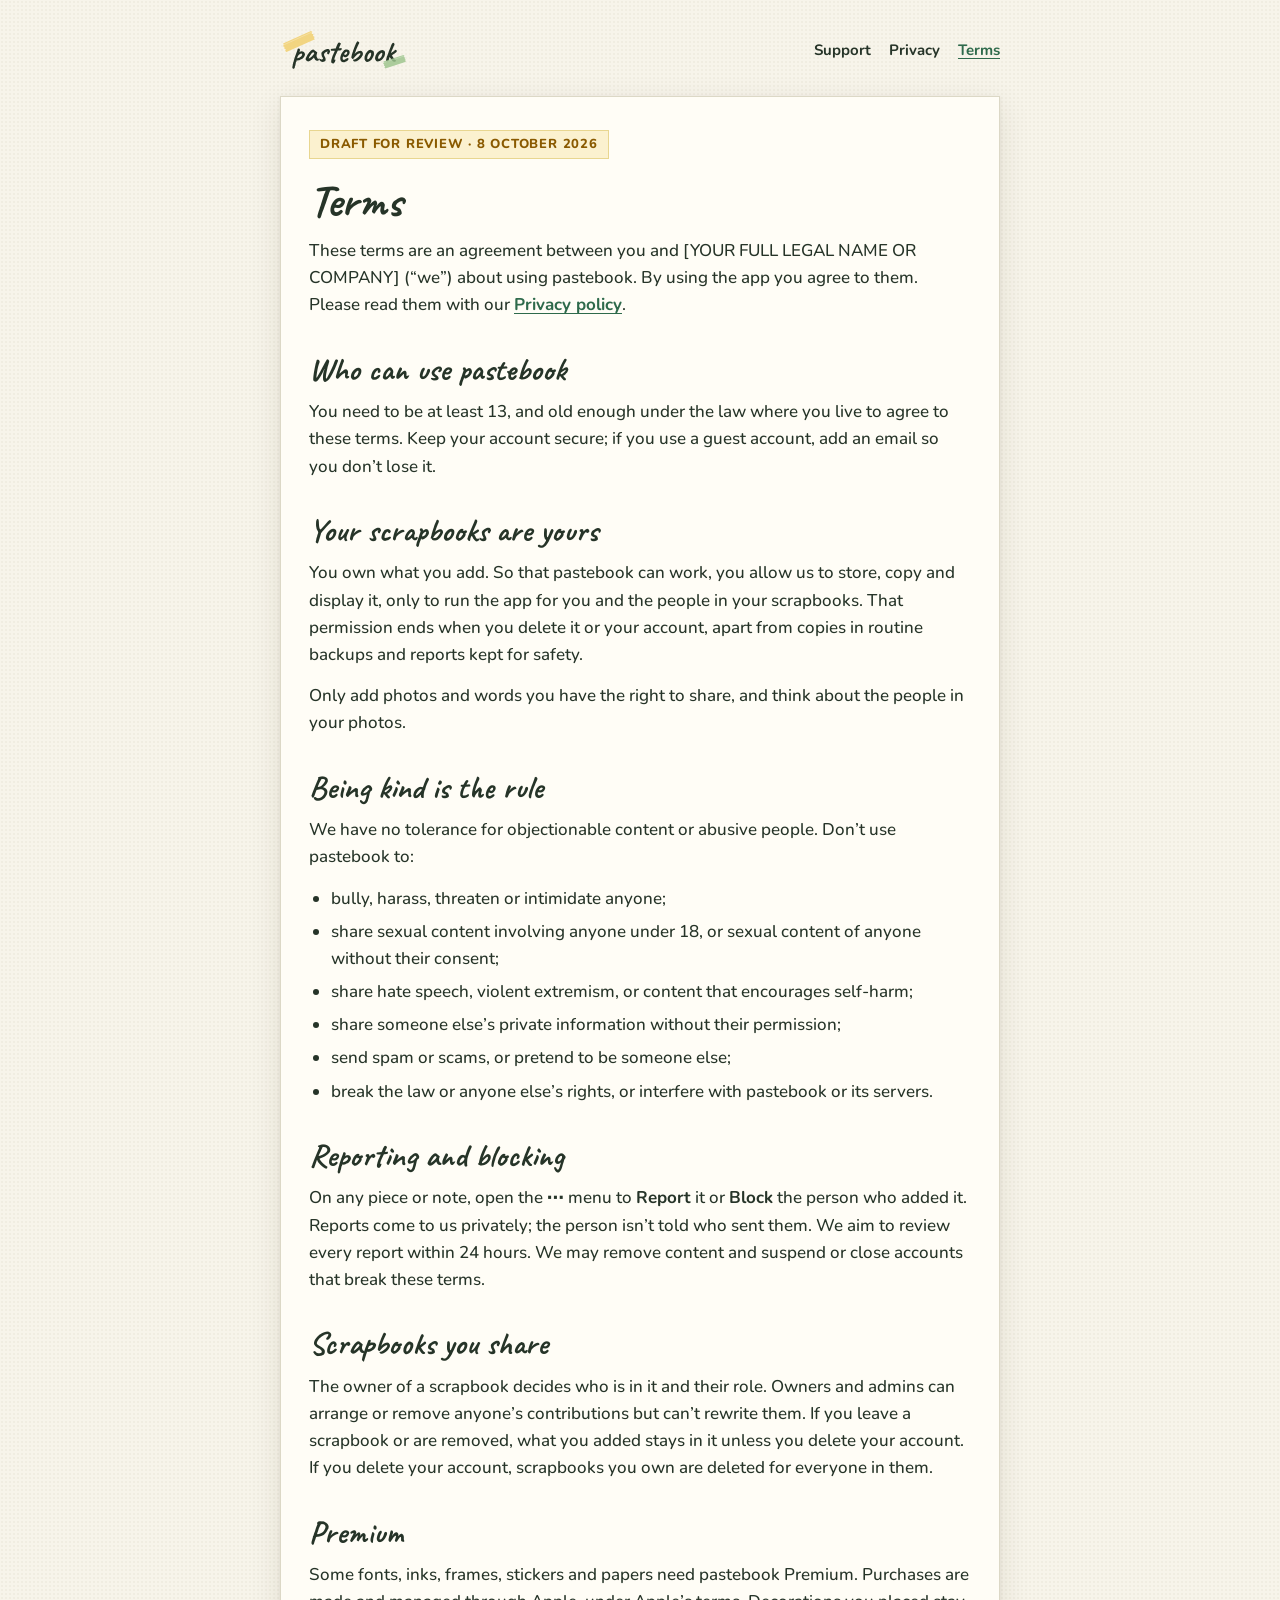
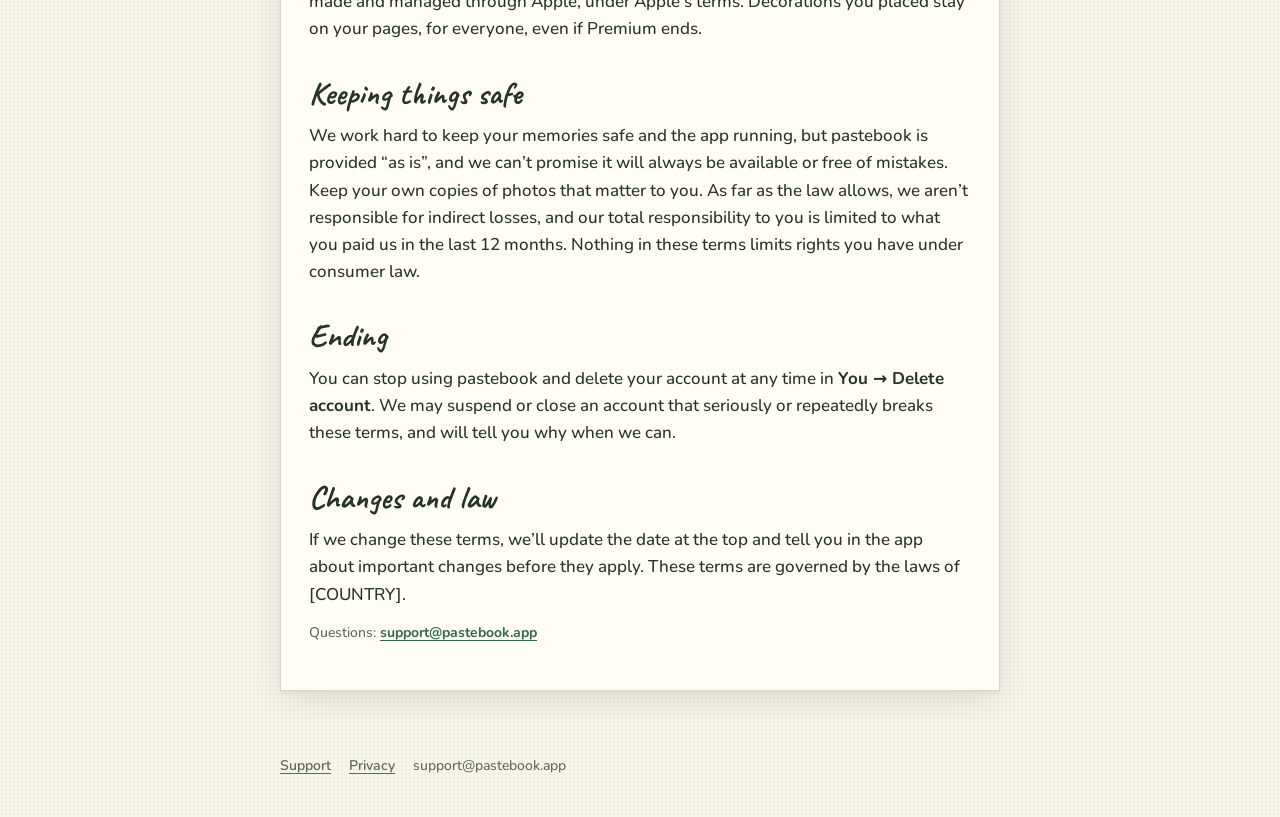
==== terms/index.html @ 36720c3c "Publish the pastebook website Invitation page, Privacy, Terms and Support, with the Apple link file." ====
<!doctype html>
<html lang="en">
<head>
<meta charset="utf-8">
<meta name="viewport" content="width=device-width, initial-scale=1">
<title>Terms · pastebook</title>
<meta name="description" content="The terms for using pastebook.">
<link rel="icon" href="/icon.svg" type="image/svg+xml">
<link rel="apple-touch-icon" href="/apple-touch-icon.png">
<link rel="stylesheet" href="/style.css">
</head>
<body>
<header class="site">
  <a href="/"><img src="/logo.svg" alt="pastebook" width="129" height="44"></a>
  <nav><a href="/support/">Support</a><a href="/privacy/">Privacy</a><a href="/terms/" aria-current="page">Terms</a></nav>
</header>
<main>
<article class="sheet">
  <span class="draft">Draft for review · 8 October 2026</span>
  <h1>Terms</h1>
  <p>These terms are an agreement between you and [YOUR FULL LEGAL NAME OR COMPANY] (“we”) about using pastebook. By using the app you agree to them. Please read them with our <a href="/privacy/">Privacy policy</a>.</p>

  <h2>Who can use pastebook</h2>
  <p>You need to be at least 13, and old enough under the law where you live to agree to these terms. Keep your account secure; if you use a guest account, add an email so you don’t lose it.</p>

  <h2>Your scrapbooks are yours</h2>
  <p>You own what you add. So that pastebook can work, you allow us to store, copy and display it, only to run the app for you and the people in your scrapbooks. That permission ends when you delete it or your account, apart from copies in routine backups and reports kept for safety.</p>
  <p>Only add photos and words you have the right to share, and think about the people in your photos.</p>

  <h2>Being kind is the rule</h2>
  <p>We have no tolerance for objectionable content or abusive people. Don’t use pastebook to:</p>
  <ul>
    <li>bully, harass, threaten or intimidate anyone;</li>
    <li>share sexual content involving anyone under 18, or sexual content of anyone without their consent;</li>
    <li>share hate speech, violent extremism, or content that encourages self-harm;</li>
    <li>share someone else’s private information without their permission;</li>
    <li>send spam or scams, or pretend to be someone else;</li>
    <li>break the law or anyone else’s rights, or interfere with pastebook or its servers.</li>
  </ul>

  <h2>Reporting and blocking</h2>
  <p>On any piece or note, open the <strong>⋯</strong> menu to <strong>Report</strong> it or <strong>Block</strong> the person who added it. Reports come to us privately; the person isn’t told who sent them. We aim to review every report within 24 hours. We may remove content and suspend or close accounts that break these terms.</p>

  <h2>Scrapbooks you share</h2>
  <p>The owner of a scrapbook decides who is in it and their role. Owners and admins can arrange or remove anyone’s contributions but can’t rewrite them. If you leave a scrapbook or are removed, what you added stays in it unless you delete your account. If you delete your account, scrapbooks you own are deleted for everyone in them.</p>

  <h2>Premium</h2>
  <p>Some fonts, inks, frames, stickers and papers need pastebook Premium. Purchases are made and managed through Apple, under Apple’s terms. Decorations you placed stay on your pages, for everyone, even if Premium ends.</p>

  <h2>Keeping things safe</h2>
  <p>We work hard to keep your memories safe and the app running, but pastebook is provided “as is”, and we can’t promise it will always be available or free of mistakes. Keep your own copies of photos that matter to you. As far as the law allows, we aren’t responsible for indirect losses, and our total responsibility to you is limited to what you paid us in the last 12 months. Nothing in these terms limits rights you have under consumer law.</p>

  <h2>Ending</h2>
  <p>You can stop using pastebook and delete your account at any time in <strong>You → Delete account</strong>. We may suspend or close an account that seriously or repeatedly breaks these terms, and will tell you why when we can.</p>

  <h2>Changes and law</h2>
  <p>If we change these terms, we’ll update the date at the top and tell you in the app about important changes before they apply. These terms are governed by the laws of [COUNTRY].</p>

  <p class="meta">Questions: <a href="mailto:support@pastebook.app">support@pastebook.app</a></p>
</article>
</main>
<footer>
  <a href="/support/">Support</a>
  <a href="/privacy/">Privacy</a>
  <span>support@pastebook.app</span>
</footer>
</body>
</html>
---- style.css ----
/* pastebook website. Pressed garden palette, bundled OFL fonts, no trackers. */
@font-face { font-family: "Caveat"; src: url("/fonts/Caveat.ttf") format("truetype"); font-weight: 400 700; font-display: swap; }
@font-face { font-family: "Nunito"; src: url("/fonts/Nunito.ttf") format("truetype"); font-weight: 200 1000; font-display: swap; }

:root {
  --paper: #F7F4EA; --sheet: #FFFDF6; --line: #DCD8C6;
  --ink: #263428; --soft: #5C6A5D; --accent: #2E6A4B;
  --butter: rgba(242, 207, 107, .82); --sage: #9CC48C; --blush: #F1B2A6;
}
* { box-sizing: border-box; }
html { -webkit-text-size-adjust: 100%; }
body {
  margin: 0; background: var(--paper); color: var(--ink);
  font: 500 17px/1.6 "Nunito", system-ui, sans-serif;
  background-image: radial-gradient(rgba(120, 100, 60, .05) 1px, transparent 1px); background-size: 4px 4px;
}
a { color: var(--accent); font-weight: 700; text-underline-offset: 3px; }
a:hover { color: #1F4A34; }
header.site { max-width: 760px; margin: 0 auto; padding: 28px 20px 0; display: flex; align-items: center; justify-content: space-between; gap: 16px; flex-wrap: wrap; }
header.site img { height: 44px; width: auto; display: block; }
header.site nav { display: flex; gap: 18px; flex-wrap: wrap; font-size: 15px; }
header.site nav a { text-decoration: none; color: var(--ink); }
header.site nav a[aria-current="page"] { color: var(--accent); text-decoration: underline; }
main { max-width: 760px; margin: 0 auto; padding: 24px 20px 64px; }
.sheet {
  background: var(--sheet); border: 1px solid var(--line); padding: 32px 28px; position: relative;
  box-shadow: 0 10px 30px rgba(50, 35, 10, .10), 0 1px 3px rgba(50, 35, 10, .08);
}
.sheet.tape::before {
  content: ""; position: absolute; top: -12px; left: 50%; width: 92px; height: 24px; margin-left: -46px;
  background: var(--butter); transform: rotate(-3deg);
}
h1, h2 { font-family: "Caveat", cursive; font-weight: 700; line-height: 1.05; margin: 0 0 12px; }
h1 { font-size: 46px; }
h2 { font-size: 32px; margin-top: 34px; }
h3 { font-size: 18px; margin: 22px 0 6px; }
p, ul { margin: 0 0 14px; }
ul { padding-left: 22px; }
li { margin-bottom: 6px; }
.soft { color: var(--soft); }
.meta { font-size: 14px; color: var(--soft); }
.draft { display: inline-block; font-size: 13px; font-weight: 800; letter-spacing: .06em; text-transform: uppercase;
  color: #8A5A00; background: #FBF1CF; border: 1px solid #E8D690; padding: 3px 10px; margin-bottom: 18px; }
.button {
  display: inline-block; background: var(--accent); color: #fff; text-decoration: none; font-weight: 800;
  padding: 13px 22px; border-radius: 14px; box-shadow: 0 3px 8px rgba(30, 60, 40, .3);
}
.button:hover { color: #fff; background: #285E42; }
.note { background: rgba(156, 196, 140, .25); border: 1px solid rgba(156, 196, 140, .7); padding: 14px 16px; margin: 18px 0; }
footer { max-width: 760px; margin: 0 auto; padding: 0 20px 40px; font-size: 14px; color: var(--soft); display: flex; gap: 18px; flex-wrap: wrap; }
footer a { color: var(--soft); font-weight: 600; }
.hero { text-align: center; padding: 40px 28px; }
.hero img.icon { width: 112px; height: 112px; transform: rotate(-4deg); }
.hero h1 { font-size: 56px; margin-top: 18px; }
.steps li { margin-bottom: 10px; }
@media (max-width: 520px) {
  .sheet { padding: 26px 20px; }
  h1 { font-size: 40px; }
  .hero h1 { font-size: 46px; }
}
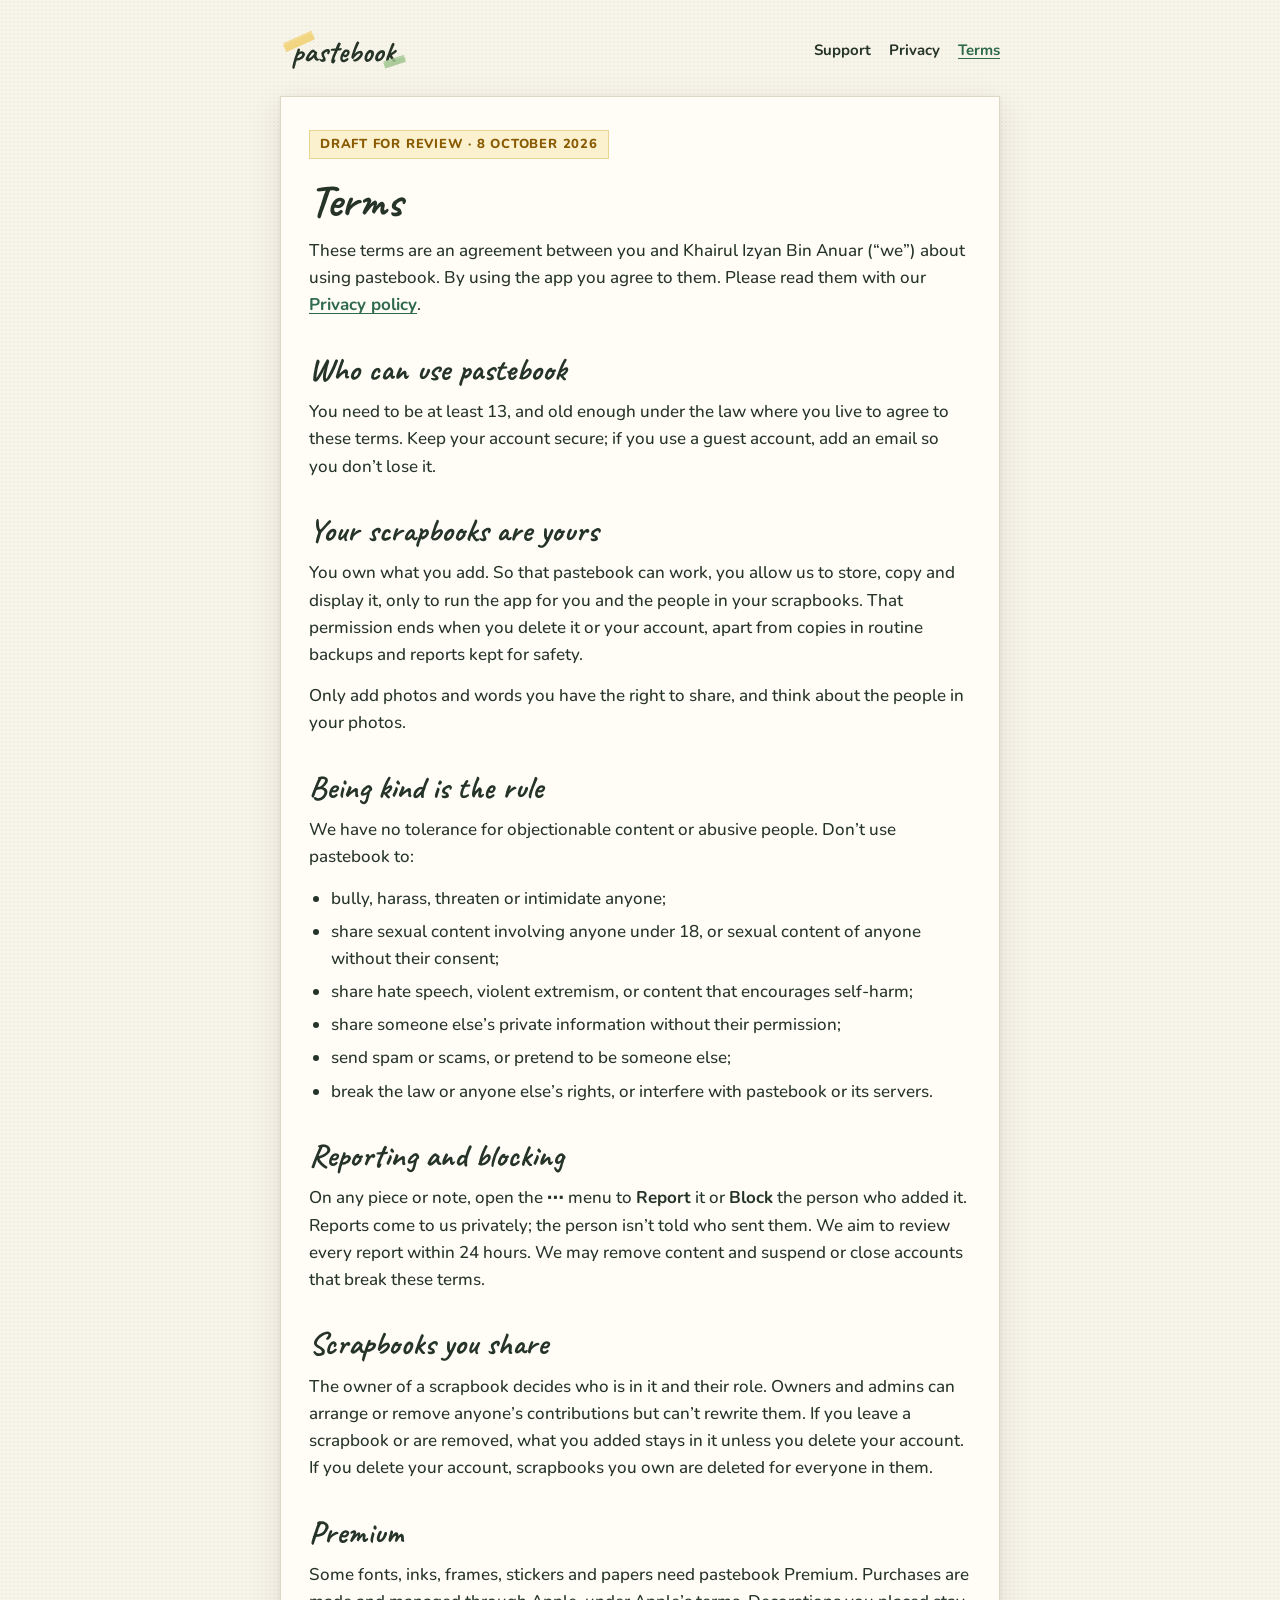
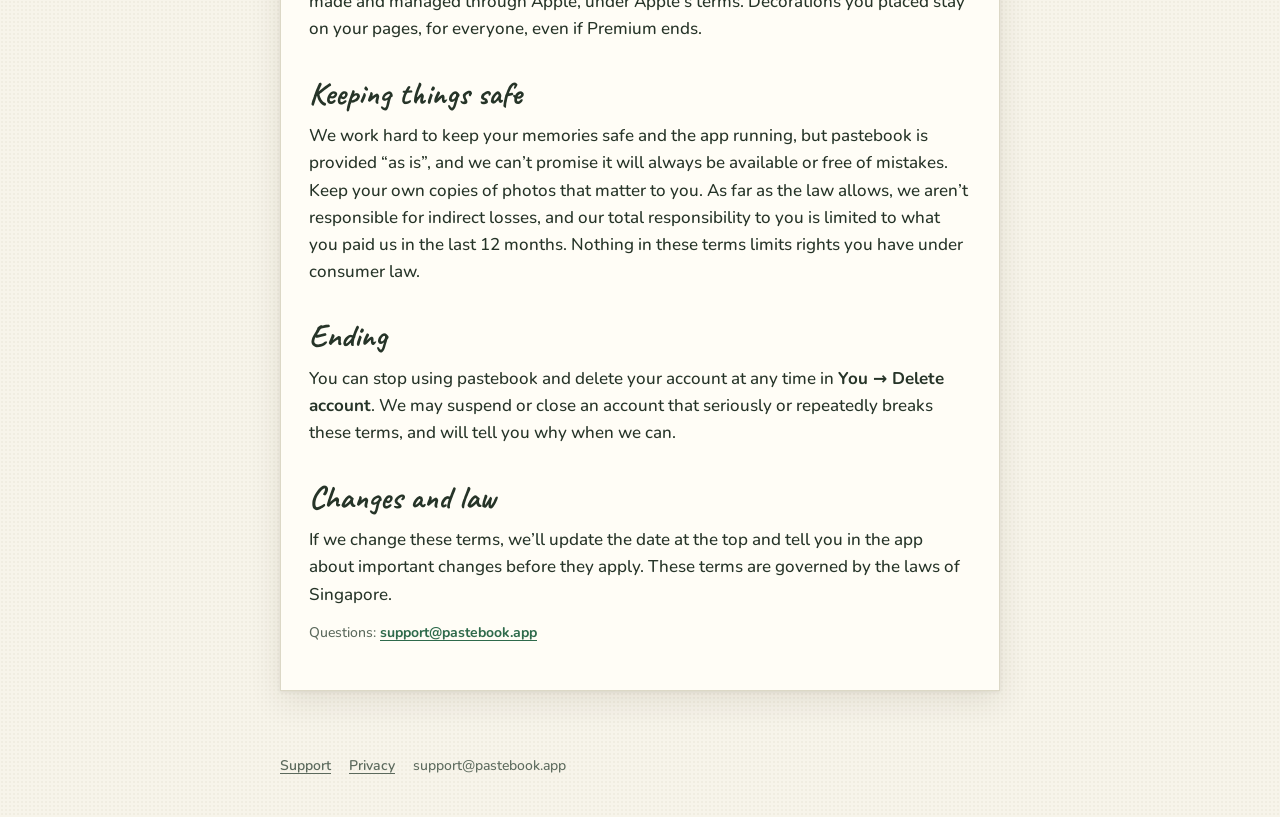
==== commit 5344f6d3: "Name who runs pastebook in the privacy policy and terms Co-Authored-By: Claude Opus 5.5 <noreply@ant" ====
--- a/terms/index.html
+++ b/terms/index.html
@@ -18,7 +18,7 @@
 <article class="sheet">
   <span class="draft">Draft for review · 8 October 2026</span>
   <h1>Terms</h1>
-  <p>These terms are an agreement between you and [YOUR FULL LEGAL NAME OR COMPANY] (“we”) about using pastebook. By using the app you agree to them. Please read them with our <a href="/privacy/">Privacy policy</a>.</p>
+  <p>These terms are an agreement between you and Khairul Izyan Bin Anuar (“we”) about using pastebook. By using the app you agree to them. Please read them with our <a href="/privacy/">Privacy policy</a>.</p>
 
   <h2>Who can use pastebook</h2>
   <p>You need to be at least 13, and old enough under the law where you live to agree to these terms. Keep your account secure; if you use a guest account, add an email so you don’t lose it.</p>
@@ -54,7 +54,7 @@
   <p>You can stop using pastebook and delete your account at any time in <strong>You → Delete account</strong>. We may suspend or close an account that seriously or repeatedly breaks these terms, and will tell you why when we can.</p>
 
   <h2>Changes and law</h2>
-  <p>If we change these terms, we’ll update the date at the top and tell you in the app about important changes before they apply. These terms are governed by the laws of [COUNTRY].</p>
+  <p>If we change these terms, we’ll update the date at the top and tell you in the app about important changes before they apply. These terms are governed by the laws of Singapore.</p>
 
   <p class="meta">Questions: <a href="mailto:support@pastebook.app">support@pastebook.app</a></p>
 </article>
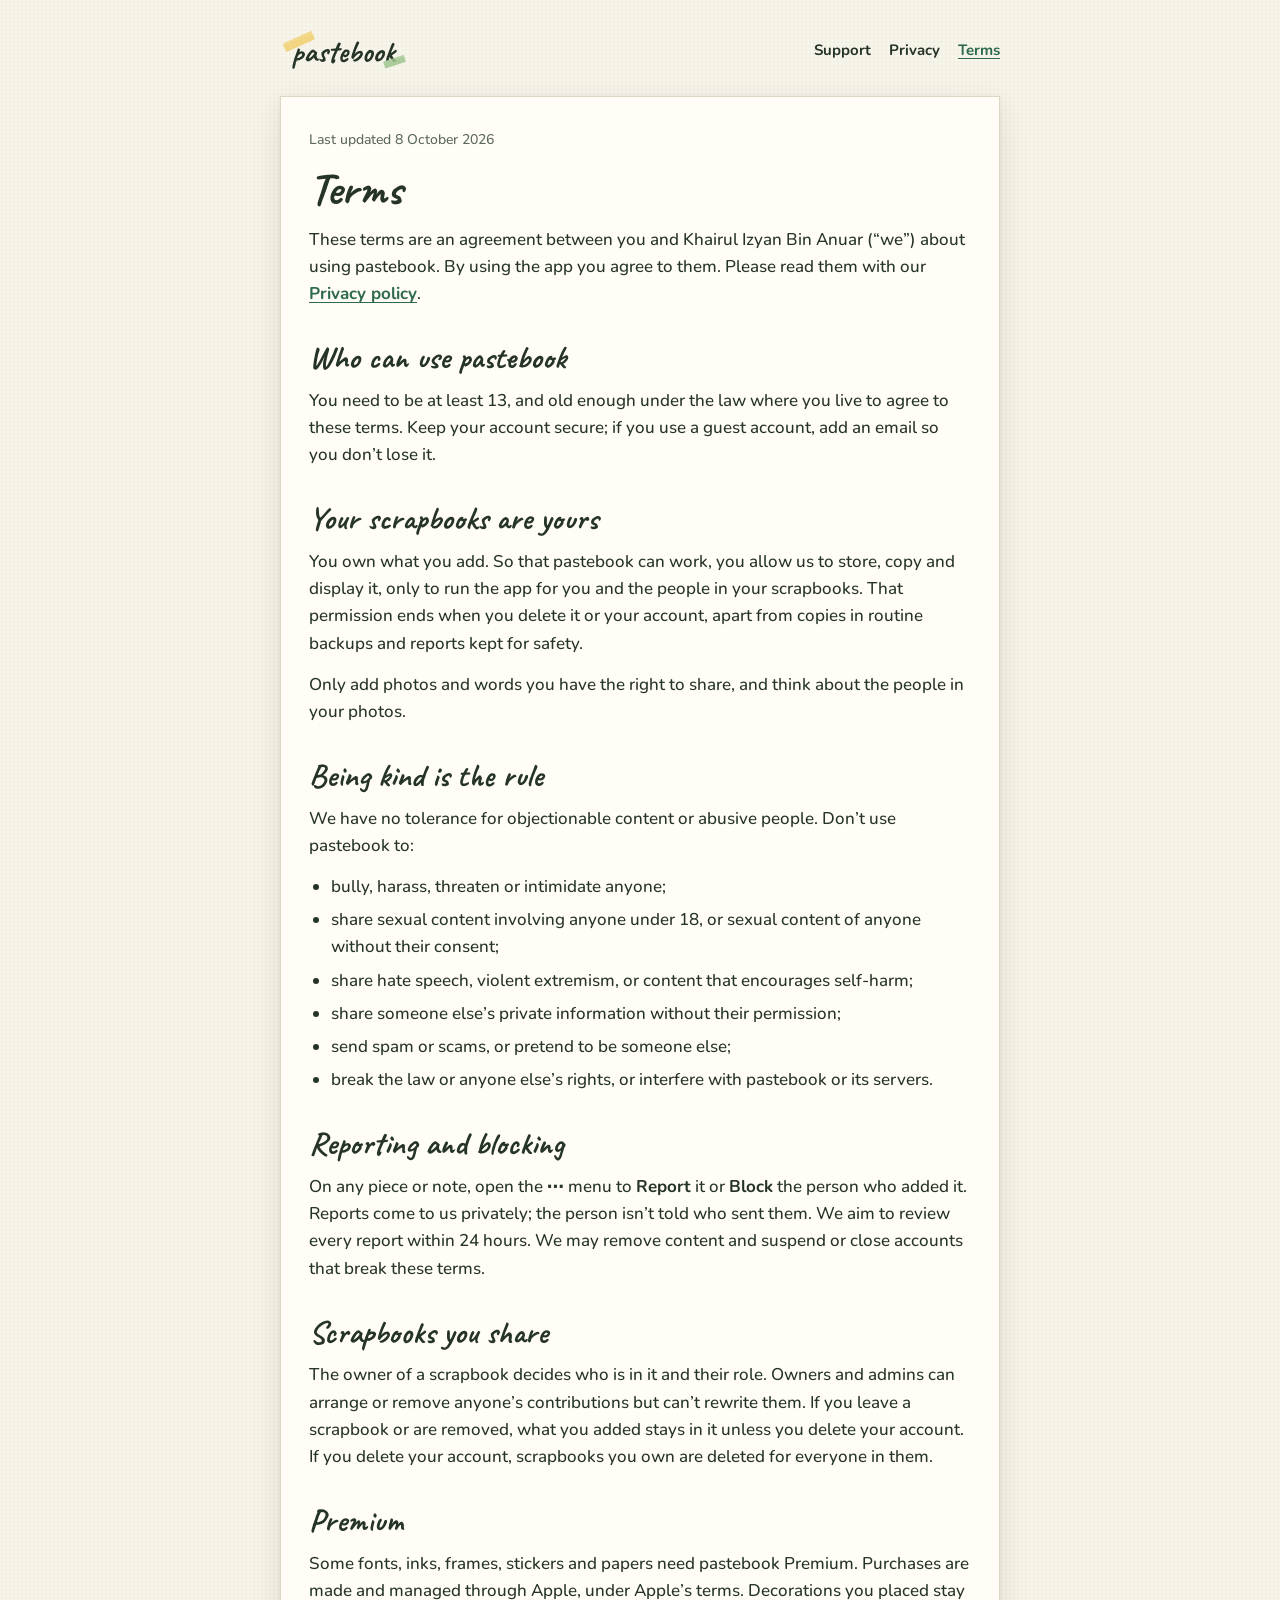
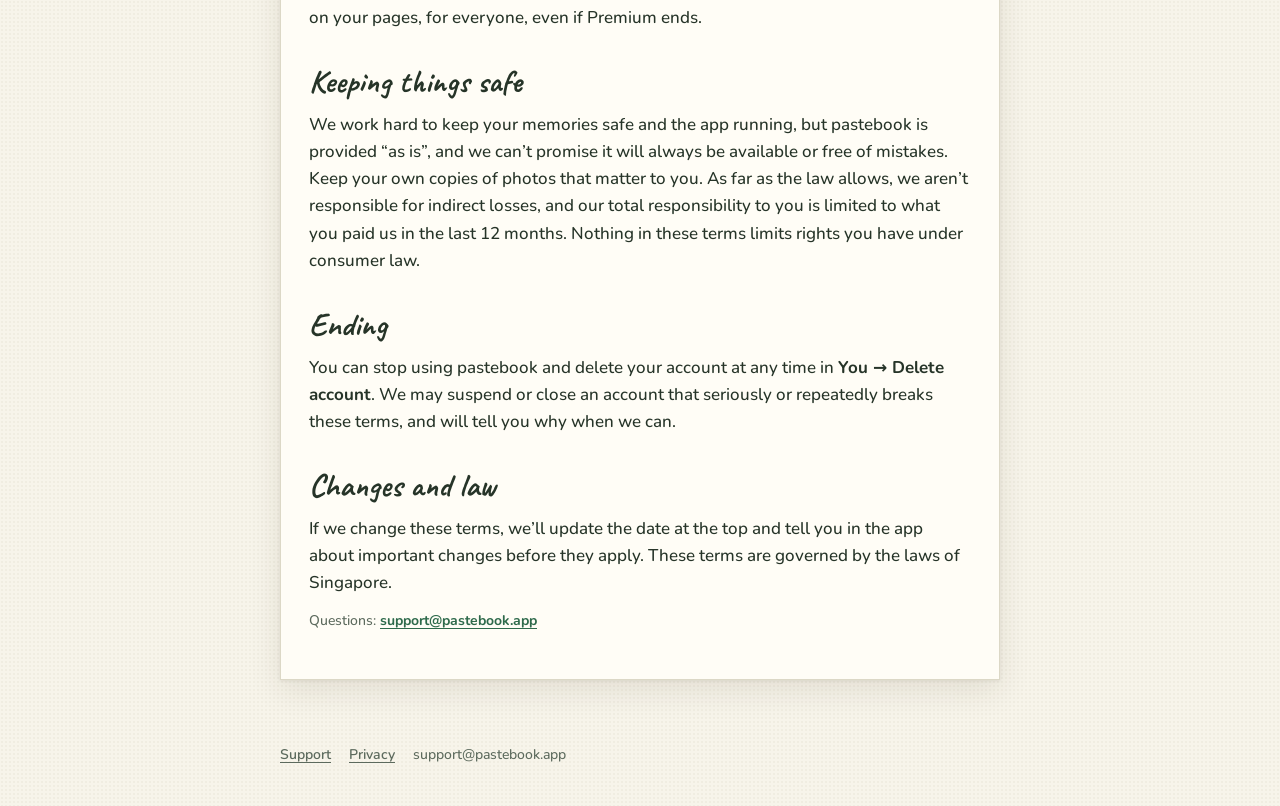
==== commit 49687d13: "Publish the privacy policy and terms Co-Authored-By: Claude Opus 5.5 <noreply@anthropic.com>" ====
--- a/terms/index.html
+++ b/terms/index.html
@@ -16,7 +16,7 @@
 </header>
 <main>
 <article class="sheet">
-  <span class="draft">Draft for review · 8 October 2026</span>
+  <p class="meta">Last updated 8 October 2026</p>
   <h1>Terms</h1>
   <p>These terms are an agreement between you and Khairul Izyan Bin Anuar (“we”) about using pastebook. By using the app you agree to them. Please read them with our <a href="/privacy/">Privacy policy</a>.</p>
 
